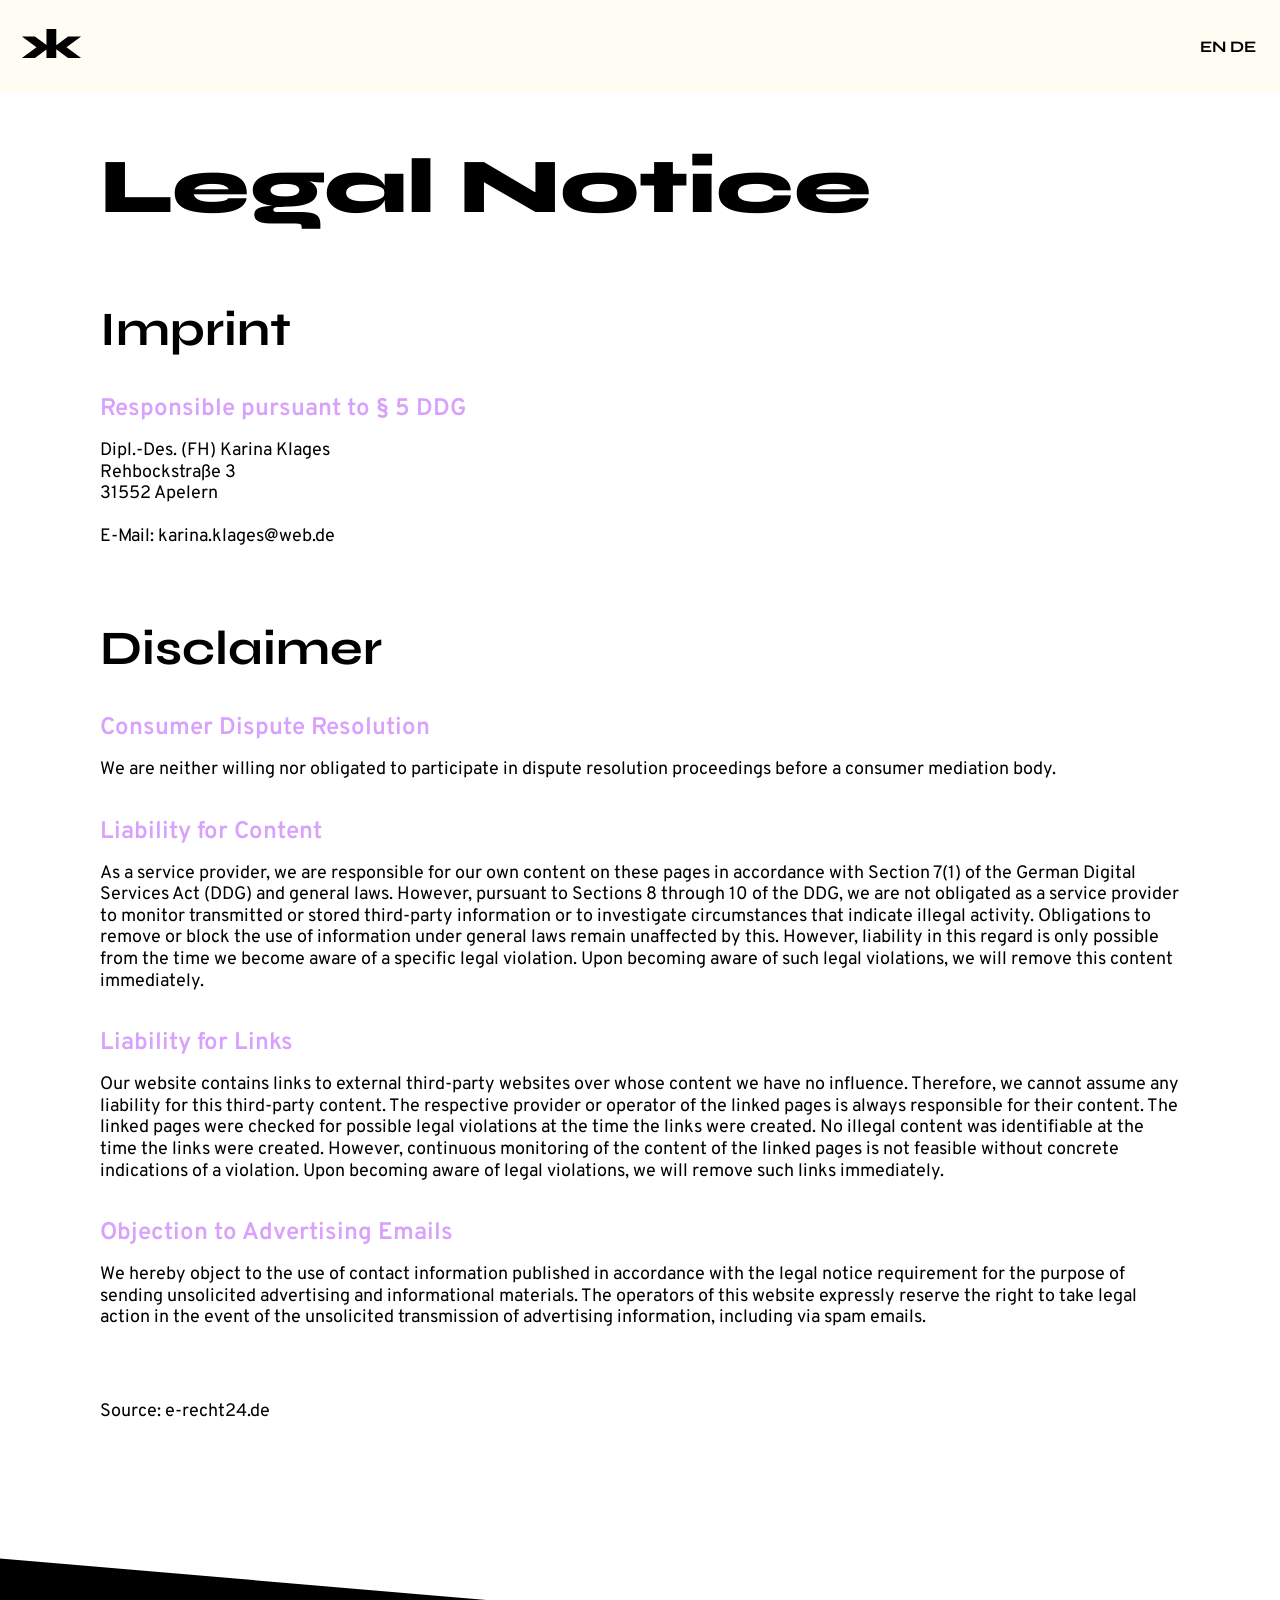
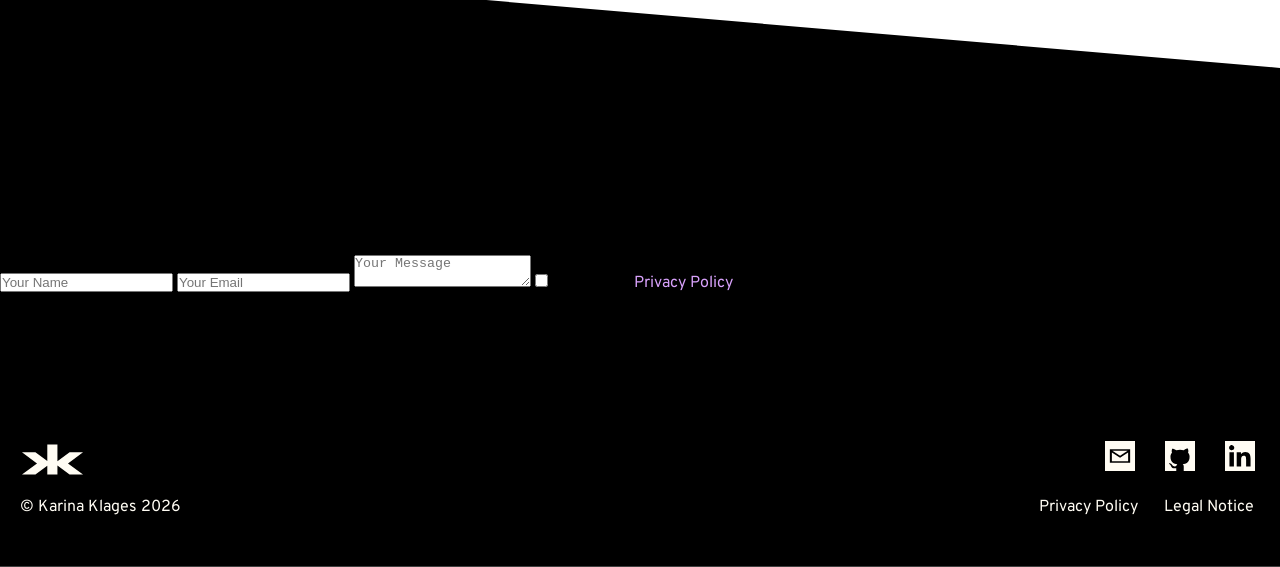
==== legal-notice.html @ b9fd206f "feat: contact form added" ====
<!DOCTYPE html>
<html lang="en">
<head>
    <meta charset="UTF-8">
    <meta name="viewport" content="width=device-width, initial-scale=1.0">
    <link rel="icon" type="image/png" href="./assets/icons/favicon.svg">
    <link rel="stylesheet" href="style.css">
    <link rel="stylesheet" href="./styles/fonts.css">
    <link rel="stylesheet" href="./styles/standard.css">
    <link rel="stylesheet" href="./styles/legal-notice-privacy-policy.css">
    <link rel="stylesheet" href="./styles/footer.css">
    <link rel="stylesheet" href="./styles/mobile.css">
    <title>Legal Notice | Karina Klages</title>
</head>
<body onload="init()" class="background">
    <header>
        <div class="header-container">
            <a href="index.html">
                <img src="./assets/icons/kk-logo.svg" alt="Logo">
            </a>
            <div class="navigation">
                <a href="index.html">EN</a>
                <a href="index.html">DE</a>
                <img src="" alt="">
            </div>
        </div>
    </header>
    <main>
        <div class="text-container">
            <h2>Legal Notice</h2><br>
            <h4>Imprint</h4><br><br>
            <h5>Responsible pursuant to § 5 DDG</h5>
            <p>Dipl.-Des. (FH) Karina Klages<br>
            Rehbockstraße 3<br>
            31552 Apelern<br><br>
            E-Mail: karina.klages@web.de</p><br><br>
            <br><br>

            <h4>Disclaimer</h4><br><br>
            <h5>Consumer Dispute Resolution</h5>
            <p>We are neither willing nor obligated to participate in dispute resolution proceedings before a consumer mediation body.</p><br><br>
            <h5>Liability for Content</h5>
            <p>As a service provider, we are responsible for our own content on these pages in accordance with Section 7(1) of the German Digital Services Act (DDG) and general laws. However, pursuant to Sections 8 through 10 of the DDG, we are not obligated as a service provider to monitor transmitted or stored third-party information or to investigate circumstances that indicate illegal activity. Obligations to remove or block the use of information under general laws remain unaffected by this. However, liability in this regard is only possible from the time we become aware of a specific legal violation. Upon becoming aware of such legal violations, we will remove this content immediately.</p><br><br>
            <h5>Liability for Links</h5>
            <p>Our website contains links to external third-party websites over whose content we have no influence. Therefore, we cannot assume any liability for this third-party content. The respective provider or operator of the linked pages is always responsible for their content. The linked pages were checked for possible legal violations at the time the links were created. No illegal content was identifiable at the time the links were created. However, continuous monitoring of the content of the linked pages is not feasible without concrete indications of a violation. Upon becoming aware of legal violations, we will remove such links immediately.</p><br><br>
            <h5>Objection to Advertising Emails</h5>
            <p>We hereby object to the use of contact information published in accordance with the legal notice requirement for the purpose of sending unsolicited advertising and informational materials. The operators of this website expressly reserve the right to take legal action in the event of the unsolicited transmission of advertising information, including via spam emails.</p><br><br>
            <br><br>
            
            <p>Source: e-recht24.de</p><br><br>
        </div>
    </main>
    <footer id="footer"></footer>

    <script src="./assets/scripts/footer-template.js"></script>
    <script src="./assets/scripts/legal-notice-privacy-policy.js"></script>
</body>
</html>
---- style.css ----
:root {
    --farbe-black: #000000;
    --farbe-white: #ffffff;
    --farbe-cream: #fffcf3;
    --farbe-lilac: #d8a1fb;
    --farbe-green: #2ee187;
    --farbe-red: #e61c4f;
}

body {
    min-height: 100vh;
    display: flex;
    flex-direction: column;
    background-color: var(--farbe-cream);
    /* background-image: radial-gradient(circle, #e7e0cc 2px, transparent 2px);
    background-size: 110px 125px; */
}

.gradient-ball {
    position: fixed;
    width: 1000px;
    height: 1000px;
    border-radius: 50%;
    background: radial-gradient(circle, #d8a1fb 0%, transparent 65%);
    filter: blur(60px);
    opacity: 0.7;
    pointer-events: none;
    z-index: -999;
    transform: translate(-50%, -50%);
    transition: left 1.2s cubic-bezier(0.25, 0.1, 0.25, 1), top 1.2s cubic-bezier(0.25, 0.1, 0.25, 1);
}

h1 {
    font-family: 'Syne';
    font-style: normal;
    font-weight: 800;
    font-size: 128px;
    letter-spacing: -2.5%;
    color: var(--farbe-black);
    text-align: center; 
    line-height: 95%;
}

h2 {
    font-family: 'Syne';
    font-style: normal;
    font-weight: 800;
    font-size: 78px;
    letter-spacing: 1%;
    color: var(--farbe-black);
    margin-top: 80px;
    margin-bottom: 50px;
}

h2:hover {
    color: var(--farbe-lilac);
}

h3 {
    font-family: 'Overpass';
    font-style: normal;
    font-weight: 700;
    font-size: 48px;
    letter-spacing: -2.5%;
    color: var(--farbe-lilac);
}

h4 {
    font-family: 'Syne';
    font-style: normal;
    font-weight: 700;
    font-size: 48px;
    color: var(--farbe-black);
}

h5 {
    font-family: 'Overpass';
    font-style: normal;
    font-weight: 800;
    font-size: 24px;
    letter-spacing: -2.5%;
    color: var(--farbe-lilac);
    margin-bottom: 16px;
}

p {
    font-family: 'Overpass';
    font-style: normal;
    font-weight: 400;
    font-size: 18px;
    line-height: 120%;
    color: var(--farbe-black);
}

button {
    margin-top: 65px;
    font-family: 'Overpass';
    font-style: normal;
    font-weight: 400;
    font-size: 23px;
    color: var(--farbe-black);
    background-color: transparent;
    border: solid 4px var(--farbe-black);
    padding: 16px 55px;
    cursor: pointer;
    transition: padding 0.3s ease, font-weight 0.3s ease;
}

button:hover {
    padding: 16px 70px;
    font-weight: 700;
}

button:active {
    color: var(--farbe-cream);
    background-color: var(--farbe-black);
    border: solid 4px var(--farbe-black);
}

header {
    background-color: var(--farbe-cream);
    position: fixed;
    top: 0;
    left: 0;
    width: 100%;
    z-index: 100;
}

.header-container {
    display: flex;
    flex-direction: row;
    justify-content: space-between;
    align-items: center;
    max-width: 1440px;
    margin: 0 auto;
    padding: 20px;
    height: 92px;
}

header img {
    width: 63px;
}

.navigation a {
    font-family: 'Syne';
    font-style: normal;
    font-weight: 700;
    font-size: 16px;
    color: var(--farbe-black);
    text-decoration: none;
}

.hero-section {
    height: 100vh;
    display: flex;
    justify-content: center;
    flex-direction: column;
    align-items: center;
}

.subhead {
    display: flex;
    align-items: center;
    flex-direction: row;
    gap: 22px;
    margin-top: 22px;
}

.subhead-line {
    border: none;
    border-top: 4px solid var(--farbe-black);
    width: 600px;
    margin: 0;
}

main {
    flex: 1;
}

.section-area {
    width: 100%;
    max-width: 1440px;
    margin: 0 auto;
    display: flex;
    justify-content: center;
    padding: 20px;
}

.section-subhead {
    font-family: 'Overpass';
    font-style: normal;
    font-weight: 400;
    font-size: 22px;
    line-height: 120%;
    color: var(--farbe-black);
    padding-bottom: 48px;
    max-width: 630px;
    text-align: center;
}

.about-me,
.my-skills,
.portfolio,
.references {
    max-width: 1440px;
    display: flex;
    flex-direction: column;
    justify-content: center;
    align-items: center;
}

.scroll-down-left-arrow {
    display: flex;
    justify-content: flex-end;
    max-width: 1440px;
    margin: 0 auto;
}

.scroll-down-right-arrow {
    display: flex;
    justify-content: flex-start;
    max-width: 1440px;
    margin: 0 auto;
}

.scroll-down-left-arrow img,
.scroll-down-right-arrow img {
    transition: transform 0.4s ease;
}

.scroll-down-left-arrow.moved img {
    transform: translate(-50px, 50px);
}

.scroll-down-right-arrow.moved img {
    transform: translate(50px, 50px);
}

.scroll-down-left-arrow:hover img {
    transform: translate(-50px, 50px);
}

.scroll-down-right-arrow:hover img {
    transform: translate(50px, 50px);
}
---- styles/fonts.css ----
/* Heading Font */

/* syne-700 - latin */
@font-face {
  font-display: swap; /* Check https://developer.mozilla.org/en-US/docs/Web/CSS/@font-face/font-display for other options. */
  font-family: 'Syne';
  font-style: normal;
  font-weight: 700;
  src: url('../assets/fonts/syne-v24-latin-700.woff2') format('woff2'); /* Chrome 36+, Opera 23+, Firefox 39+, Safari 12+, iOS 10+ */
}
/* syne-800 - latin */
@font-face {
  font-display: swap; /* Check https://developer.mozilla.org/en-US/docs/Web/CSS/@font-face/font-display for other options. */
  font-family: 'Syne';
  font-style: normal;
  font-weight: 800;
  src: url('../assets/fonts/syne-v24-latin-800.woff2') format('woff2'); /* Chrome 36+, Opera 23+, Firefox 39+, Safari 12+, iOS 10+ */
}

/* Text Font */

/* overpass-300 - latin */
@font-face {
  font-display: swap; /* Check https://developer.mozilla.org/en-US/docs/Web/CSS/@font-face/font-display for other options. */
  font-family: 'Overpass';
  font-style: normal;
  font-weight: 300;
  src: url('../assets/fonts/overpass-v19-latin-300.woff2') format('woff2'); /* Chrome 36+, Opera 23+, Firefox 39+, Safari 12+, iOS 10+ */
}
/* overpass-regular - latin */
@font-face {
  font-display: swap; /* Check https://developer.mozilla.org/en-US/docs/Web/CSS/@font-face/font-display for other options. */
  font-family: 'Overpass';
  font-style: normal;
  font-weight: 400;
  src: url('../assets/fonts/overpass-v19-latin-regular.woff2') format('woff2'); /* Chrome 36+, Opera 23+, Firefox 39+, Safari 12+, iOS 10+ */
}
/* overpass-500 - latin */
@font-face {
  font-display: swap; /* Check https://developer.mozilla.org/en-US/docs/Web/CSS/@font-face/font-display for other options. */
  font-family: 'Overpass';
  font-style: normal;
  font-weight: 500;
  src: url('../assets/fonts/overpass-v19-latin-500.woff2') format('woff2'); /* Chrome 36+, Opera 23+, Firefox 39+, Safari 12+, iOS 10+ */
}
/* overpass-600 - latin */
@font-face {
  font-display: swap; /* Check https://developer.mozilla.org/en-US/docs/Web/CSS/@font-face/font-display for other options. */
  font-family: 'Overpass';
  font-style: normal;
  font-weight: 600;
  src: url('../assets/fonts/overpass-v19-latin-600.woff2') format('woff2'); /* Chrome 36+, Opera 23+, Firefox 39+, Safari 12+, iOS 10+ */
}
---- styles/standard.css ----
* {
  box-sizing: border-box;
  margin: 0;
  padding: 0;
  scroll-behavior: smooth;
}

a {
  font-family: 'Overpass';
  font-style: normal;
  text-decoration: none;
  color: var(--farbe-lilac);
}

a:hover {
  font-family: 'Overpass';
  font-style: normal;
  font-weight: 700;
}

.d-none {
  display: none !important;
}
---- styles/legal-notice-privacy-policy.css ----
.background {
    background-color: var(--farbe-white);
}

.text-container {
    max-width: 1440px;
    margin: 0 auto;
    padding: 60px 100px 100px 100px;
}
---- styles/footer.css ----
footer {
    background-color: var(--farbe-black);
    clip-path: polygon(0 0%, 100% 18%, 100% 100%, 0% 100%);
    padding-top: 30px;
    margin-top: auto;
    padding-bottom: 50px;
}

.footer-container {
    display: flex;
    justify-content: space-between;
    align-items: flex-end;
    max-width: 1440px;
    margin: 0 auto;
}

.social-media-icon {
    display: flex;
    justify-content: flex-end;
    align-items: first baseline;
    gap: 20px;
    padding-right: 20px;
}

.social-media-icon img {
    width: 40px;
}

.social-media-icon img:hover {
    transform: translateY(-15px);
    transition: transform 0.3s ease;
}

.link-area {
    display: flex;
    justify-content: flex-end;
    margin-top: 16px;
    margin-right: 4px;
}

.footer-left img {
    width: 85px;
    padding-left: 20px;
}

.copywrite {
    font-family: 'Overpass';
    font-style: normal;
    font-weight: 400;
    font-size: 16px;
    color: var(--farbe-cream);
    padding-left: 20px;
}

.footer-links {
    position: relative;
    font-family: 'Overpass';
    font-style: normal;
    font-weight: 400;
    font-size: 16px;
    line-height: 120%;
    letter-spacing: 0%;
    color: var(--farbe-cream);
    text-decoration: none;
    padding-right: 20px;
    display: inline-block;
    transition: transform 0.3s ease, font-weight 0.3s ease;
}

.footer-links::before {
    content: attr(data-text);
    display: block;
    font-weight: 600;
    height: 0;
    overflow: hidden;
    visibility: hidden;
    pointer-events: none;
}

.footer-links:visited {
    color: var(--farbe-cream);
}

.footer-links::after {
    content: '';
    position: absolute;
    bottom: -6px;
    left: 33%;
    width: 50%;
    height: 2.5px;
    background-color: var(--farbe-lilac);
    transform: scaleX(0);
    transform-origin: left;
    transition: transform 0.3s ease;
}

.footer-links:hover::after {
    transform: scaleX(1);
}

.footer-links:hover {
    font-weight: 600;
    transform: translateX(6px);
    color: var(--farbe-cream);
}
---- styles/mobile.css ----
@media (max-width: 1620px) {
    .skills-grid {
        display: grid;
        grid-template-columns: repeat(5, 1fr);
    }
}

@media (max-width: 1350px) {
    .about-me-headline {
        display: flex;
        flex-direction: column;
        justify-content: center;
        align-items: center;
    }

    .about-me {
        display: flex;
        flex-direction: column;
        justify-content: center;
        align-items: center;
    }

    .about-left,
    .about-right {
        width: 90%;
    }

    .about-right {
        display: flex;
        justify-content: center;
    }
}

@media (max-width: 1220px) {
    h2 {
        font-size: 55px;
    }

    .skills-grid {
        display: grid;
        grid-template-columns: repeat(4, 1fr);
    }

    .skills-outline::before {
        background: linear-gradient(
            to right,
            var(--farbe-black) calc(50% - 220px),
            transparent calc(50% - 220px),
            transparent calc(50% + 220px),
            var(--farbe-black) calc(50% + 220px)
        );
        pointer-events: none;
    }
}

@media (max-width: 1055px) {
    .skills-grid {
        display: grid;
        grid-template-columns: repeat(3, 1fr);
    }

    .skills-outline h2 {
        padding: 0;
    }

    .skills-grid {
        gap: 30px 60px;
    }

    .references-area {
        display: flex;
        flex-direction: column;
        justify-content: center;
        align-items: center;
    }
}

@media (max-width: 810px) {
    h2 {
        font-size: 36px;
    }

    h4 {
        font-size: 38px;
    }

    .about-left,
    .about-right {
        width: 100%;
    }

    .skills-outline::before {
        background: linear-gradient(
            to right,
            var(--farbe-black) calc(50% - 145px),
            transparent calc(50% - 145px),
            transparent calc(50% + 145px),
            var(--farbe-black) calc(50% + 145px)
        );
        pointer-events: none;
    }

    .skills-grid {
        gap: 20px 30px;
    }

    .skills-information p {
        text-align: center;
    }

    .text-container {
        max-width: 1440px;
        margin: 0 auto;
        padding: 60px 20px 20px 20px;
    }
}

@media (max-width: 700px) {

}

@media (max-width: 410px) {
    h2 {
        font-size: 28px;
    }

    h4 {
        font-size: 30px;
    }

    h5 {
        font-size: 22px;
    }
}
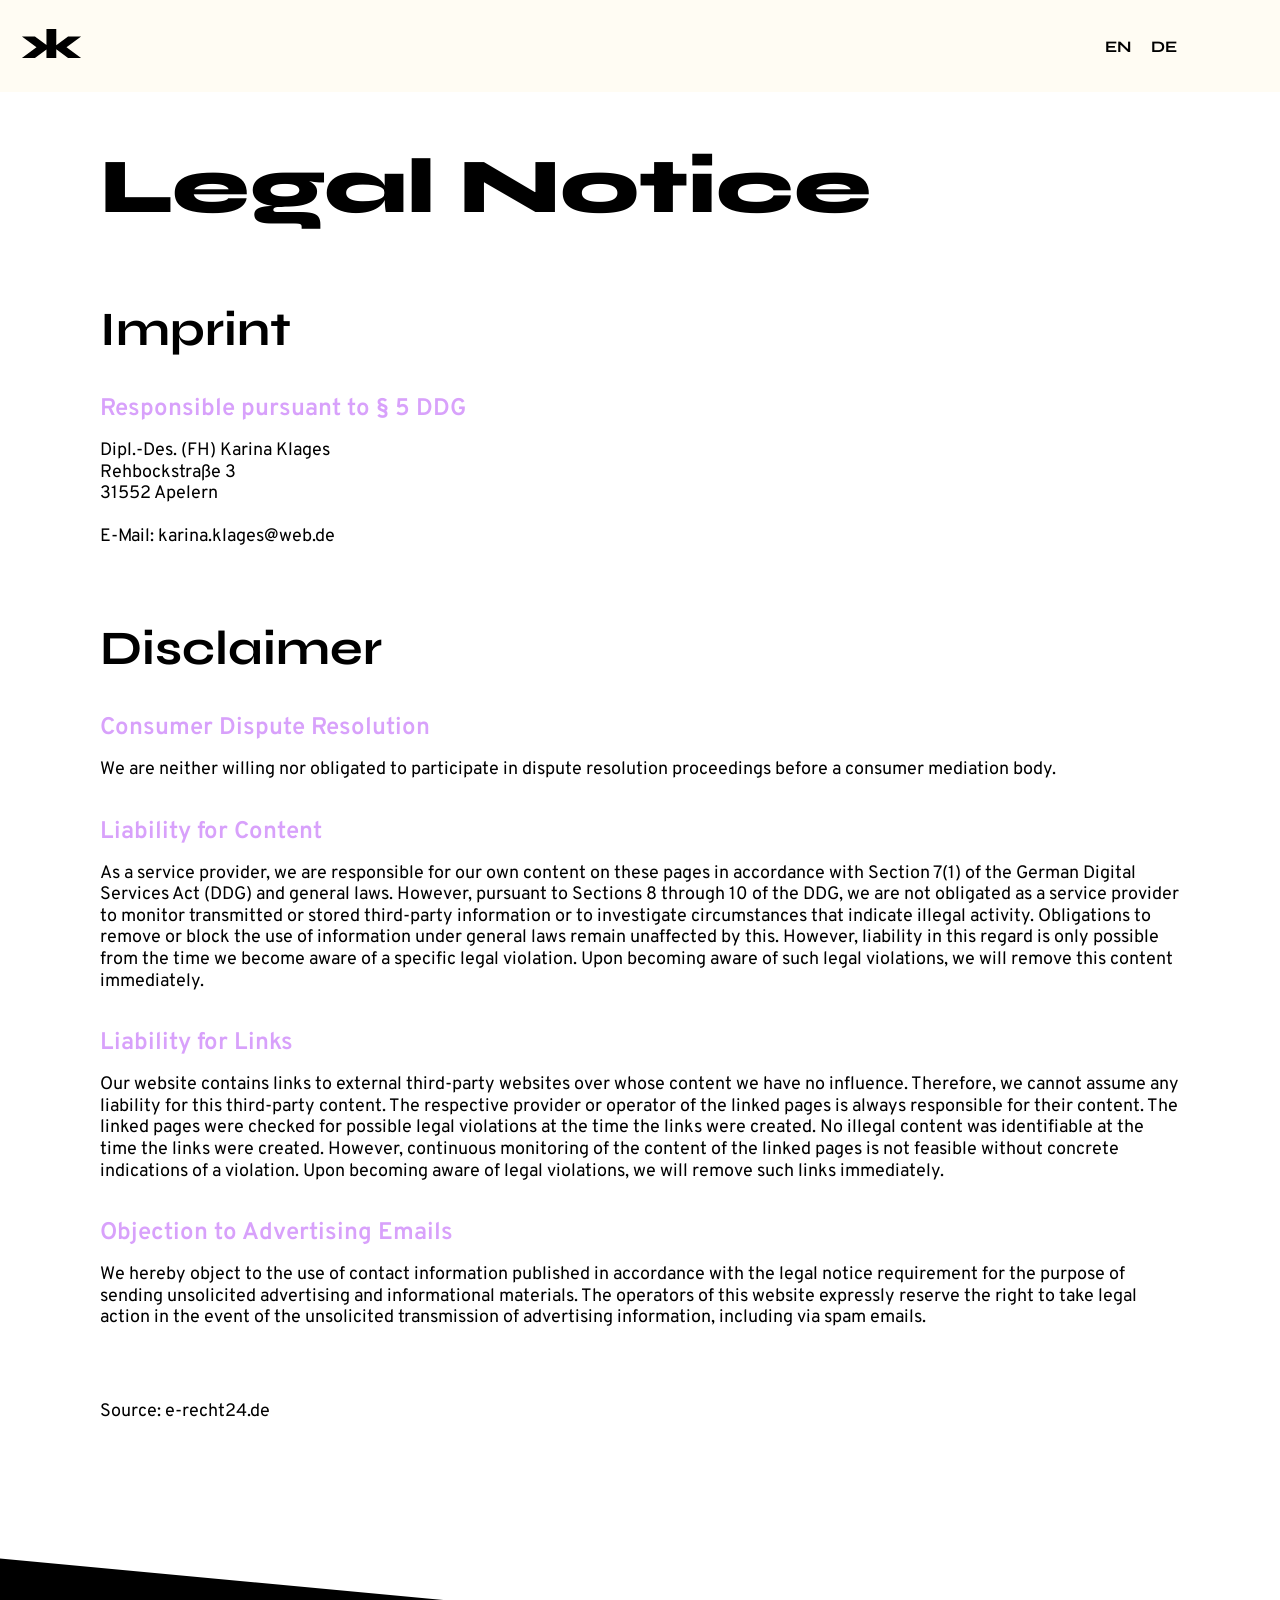
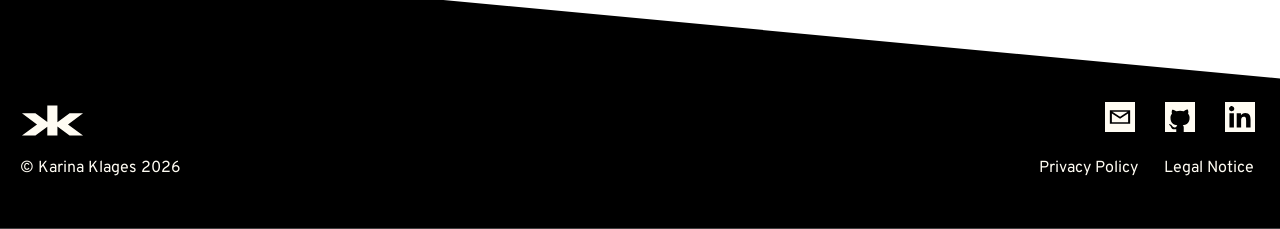
==== commit 12a0c8b7: "feat: menu toggle icons and animation function added" ====
--- a/legal-notice.html
+++ b/legal-notice.html
@@ -7,6 +7,7 @@
     <link rel="stylesheet" href="style.css">
     <link rel="stylesheet" href="./styles/fonts.css">
     <link rel="stylesheet" href="./styles/standard.css">
+    <link rel="stylesheet" href="./styles/header-menu.css">
     <link rel="stylesheet" href="./styles/legal-notice-privacy-policy.css">
     <link rel="stylesheet" href="./styles/footer.css">
     <link rel="stylesheet" href="./styles/mobile.css">
--- a/style.css
+++ b/style.css
@@ -117,39 +117,6 @@
     border: solid 4px var(--farbe-black);
 }
 
-header {
-    background-color: var(--farbe-cream);
-    position: fixed;
-    top: 0;
-    left: 0;
-    width: 100%;
-    z-index: 100;
-}
-
-.header-container {
-    display: flex;
-    flex-direction: row;
-    justify-content: space-between;
-    align-items: center;
-    max-width: 1440px;
-    margin: 0 auto;
-    padding: 20px;
-    height: 92px;
-}
-
-header img {
-    width: 63px;
-}
-
-.navigation a {
-    font-family: 'Syne';
-    font-style: normal;
-    font-weight: 700;
-    font-size: 16px;
-    color: var(--farbe-black);
-    text-decoration: none;
-}
-
 .hero-section {
     height: 100vh;
     display: flex;
--- a/styles/header-menu.css
+++ b/styles/header-menu.css
@@ -0,0 +1,65 @@
+header {
+    background-color: var(--farbe-cream);
+    position: fixed;
+    top: 0;
+    left: 0;
+    width: 100%;
+    z-index: 100;
+}
+
+.header-container {
+    display: flex;
+    flex-direction: row;
+    justify-content: space-between;
+    align-items: center;
+    max-width: 1440px;
+    margin: 0 auto;
+    padding: 20px;
+    height: 92px;
+}
+
+header img {
+    width: 63px;
+}
+
+.navigation {
+    display: flex;
+    flex-direction: row;
+    gap: 20px;
+    align-items: center;
+}
+
+.navigation a {
+    font-family: 'Syne';
+    font-style: normal;
+    font-weight: 700;
+    font-size: 16px;
+    color: var(--farbe-black);
+    text-decoration: none;
+}
+
+label {
+    margin-left: 30px;
+    cursor: pointer;
+}
+
+.burger-icon img {
+    width: 100%;
+    height: 100%;
+    object-fit: contain;
+}
+
+.burger-icon {
+    width: 34px;
+    height: 34px;
+    position: relative;
+}
+
+.frame {
+  position: absolute;
+  inset: 0;
+  opacity: 0;
+  transition: opacity 0.2s;
+}
+
+.f1 { opacity: 1; }
--- a/styles/footer.css
+++ b/styles/footer.css
@@ -1,6 +1,6 @@
 footer {
     background-color: var(--farbe-black);
-    clip-path: polygon(0 0%, 100% 18%, 100% 100%, 0% 100%);
+    clip-path: polygon(0 0px, 100% 120px, 100% 100%, 0% 100%);
     padding-top: 30px;
     margin-top: auto;
     padding-bottom: 50px;
@@ -41,6 +41,11 @@
 .footer-left img {
     width: 85px;
     padding-left: 20px;
+}
+
+.footer-left,
+.footer-right {
+    margin-top: 100px;
 }
 
 .copywrite {
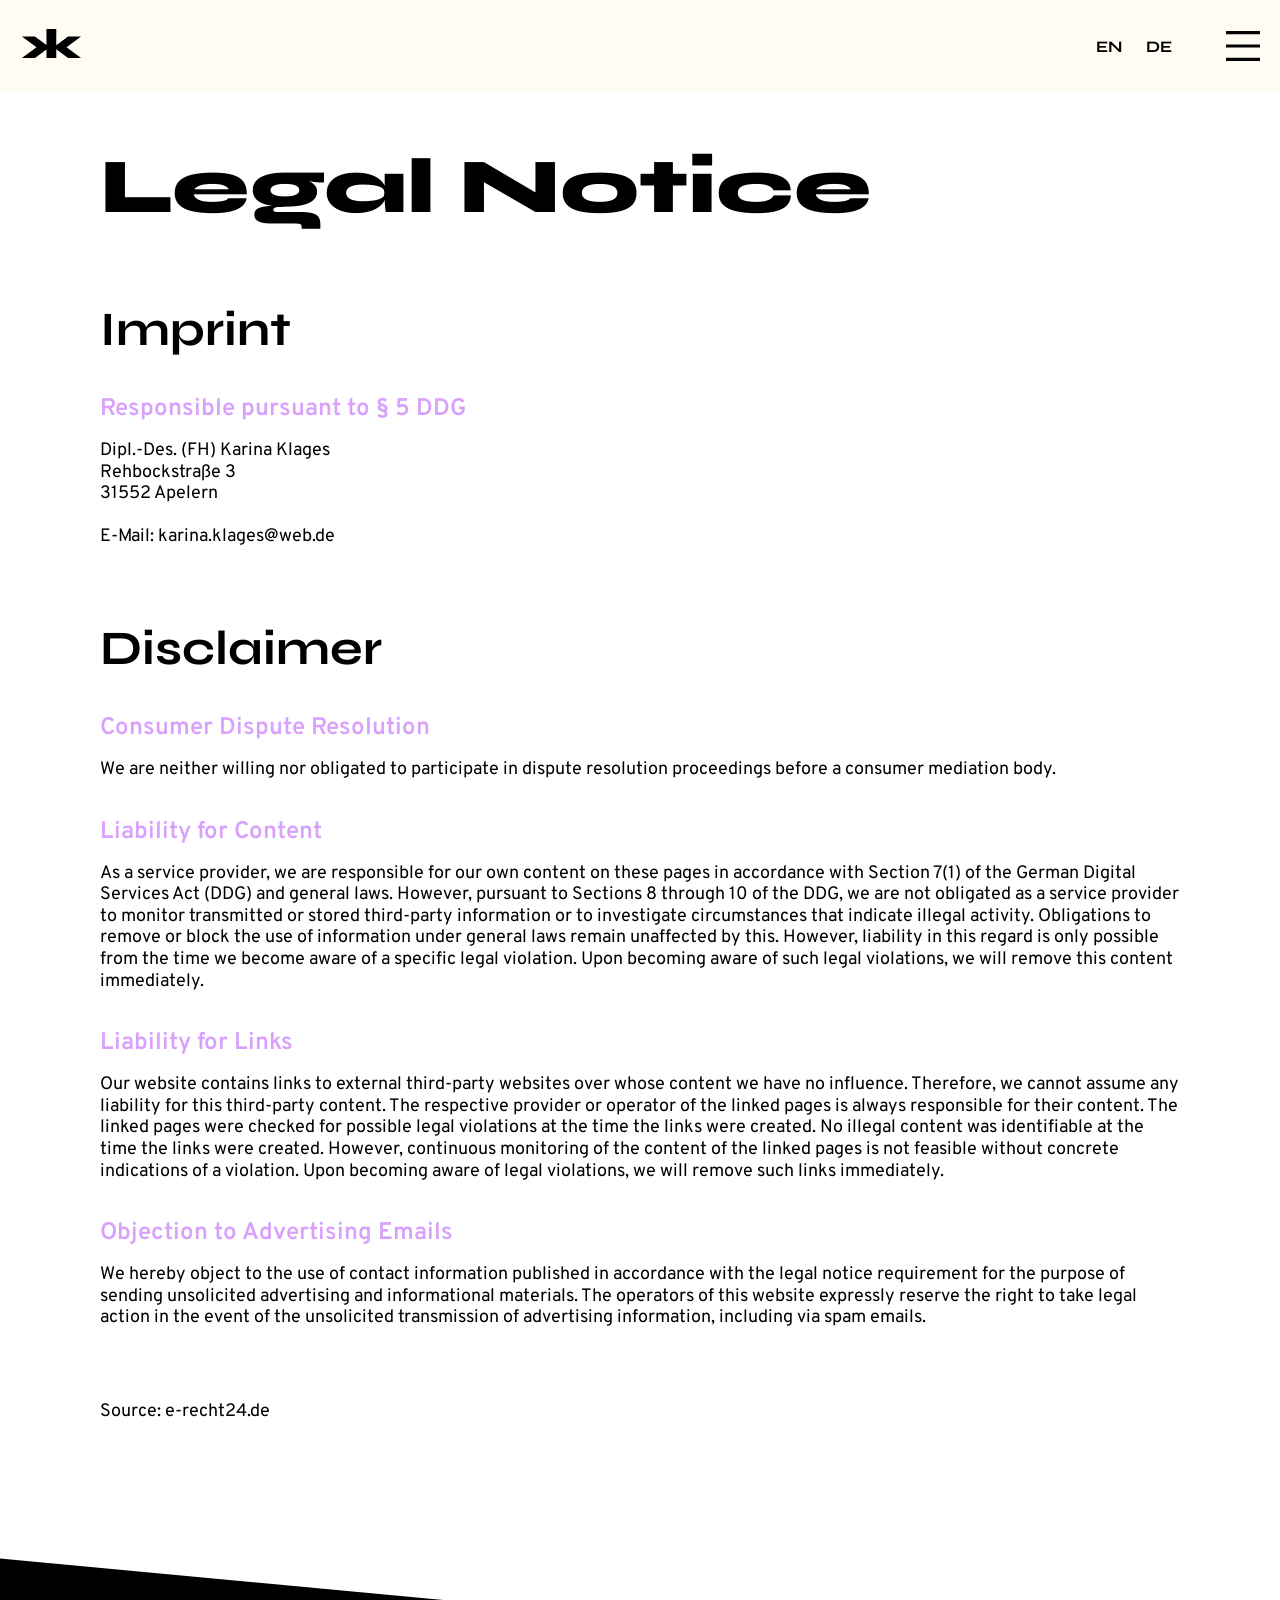
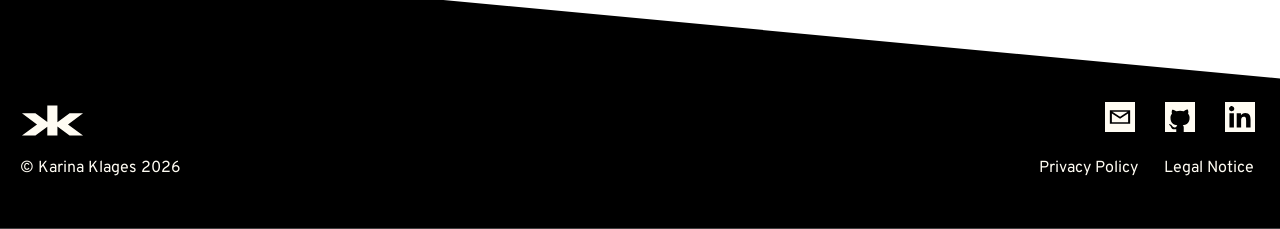
==== commit 4da0bc67: "fest: header template for all sites implemented" ====
--- a/legal-notice.html
+++ b/legal-notice.html
@@ -14,18 +14,7 @@
     <title>Legal Notice | Karina Klages</title>
 </head>
 <body onload="init()" class="background">
-    <header>
-        <div class="header-container">
-            <a href="index.html">
-                <img src="./assets/icons/kk-logo.svg" alt="Logo">
-            </a>
-            <div class="navigation">
-                <a href="index.html">EN</a>
-                <a href="index.html">DE</a>
-                <img src="" alt="">
-            </div>
-        </div>
-    </header>
+    <header id="main-header"></header>
     <main>
         <div class="text-container">
             <h2>Legal Notice</h2><br>
@@ -53,6 +42,8 @@
     </main>
     <footer id="footer"></footer>
 
+    <script src="./assets/scripts/header-template.js"></script>
+    <script src="./assets/scripts/header-render.js"></script>
     <script src="./assets/scripts/footer-template.js"></script>
     <script src="./assets/scripts/legal-notice-privacy-policy.js"></script>
 </body>
--- a/style.css
+++ b/style.css
@@ -104,6 +104,7 @@
     padding: 16px 55px;
     cursor: pointer;
     transition: padding 0.3s ease, font-weight 0.3s ease;
+    text-align: center;
 }
 
 button:hover {
--- a/styles/header-menu.css
+++ b/styles/header-menu.css
@@ -25,17 +25,55 @@
 .navigation {
     display: flex;
     flex-direction: row;
-    gap: 20px;
+    gap: 24px;
     align-items: center;
 }
 
-.navigation a {
+.navigation button {
+    all: unset;
     font-family: 'Syne';
     font-style: normal;
     font-weight: 700;
     font-size: 16px;
     color: var(--farbe-black);
     text-decoration: none;
+    position: relative;
+    display: inline-block;
+    cursor: pointer;
+    background: none;
+    border: none;
+    padding: 0;
+    margin: 0;
+    color: inherit;
+}
+
+.navigation button::after {
+    content: '';
+    position: absolute;
+    bottom: -6px;
+    right: 0;
+    width: 60%;
+    height: 2px;
+    background-color: var(--farbe-black);
+    transform: scaleX(0);
+    transform-origin: right;
+    transition: transform 0.3s ease;
+    z-index: 0 !important;
+}
+
+.navigation button:hover::after {
+    transform: scaleX(1);
+}
+
+.navigation button.active,
+.navigation focus.active {
+    outline: 2.5px solid var(--farbe-lilac);
+    outline-offset: 4px;
+    z-index: 999 !important;
+}
+
+.navigation button.active::after {
+    transform: scaleX(0);
 }
 
 label {
@@ -62,4 +100,82 @@
   transition: opacity 0.2s;
 }
 
-.f1 { opacity: 1; }+.f1 { opacity: 1; }
+
+.width {
+    max-width: 1440px;
+    margin: 0 auto;
+}
+
+.toggle-menu {
+    height: calc(100vh - 92px);
+    display: flex;
+    flex-direction: column;
+    justify-content: space-between;
+}
+
+.toggle-footer {
+    clip-path: polygon(0 0px, 100% 120px, 100% 100%, 0% 100%) !important;
+    background-color: var(--farbe-black) !important;
+    min-height: 200px !important;
+    display: block !important;
+    width: 100% !important;
+    padding-top: 30px;
+}
+
+.footer-direction {
+    display: flex;
+    flex-direction: row;
+    align-items: flex-end;
+    justify-content: space-between;
+    max-width: 1440px;
+    margin: 0 auto;
+    padding: 0 20px;
+    background-color: transparent;
+}
+
+.toggle-menu-left {
+    padding-left: 0px;
+}
+
+.toggle-menu-right {
+    padding-right: 0px;
+    margin-right: -20px;
+}
+
+.open-menu {
+    flex: 1;                          
+    display: flex;
+    flex-direction: column;
+    align-items: center;
+    justify-content: center;
+    gap: 75px;
+}
+
+.open-menu a {
+    font-family: 'Syne';
+    font-style: normal;
+    font-weight: 700;
+    font-size: 96px;
+    line-height: 100%;
+    letter-spacing: -2.5%;
+    color: var(--farbe-schwarz);
+}
+
+.toggle-footer-heading {
+    font-family: 'Syne';
+    font-style: normal;
+    font-weight: 800;
+    font-size: 78px;
+    letter-spacing: 1%;
+    color: var(--farbe-cream);
+}
+
+.footer-link-text {
+    font-family: 'Overpass';
+    font-size: 23px;
+    font-weight: 300;
+    color: var(--farbe-cream);
+    line-height: 120%;
+    margin-top: -30px;
+}
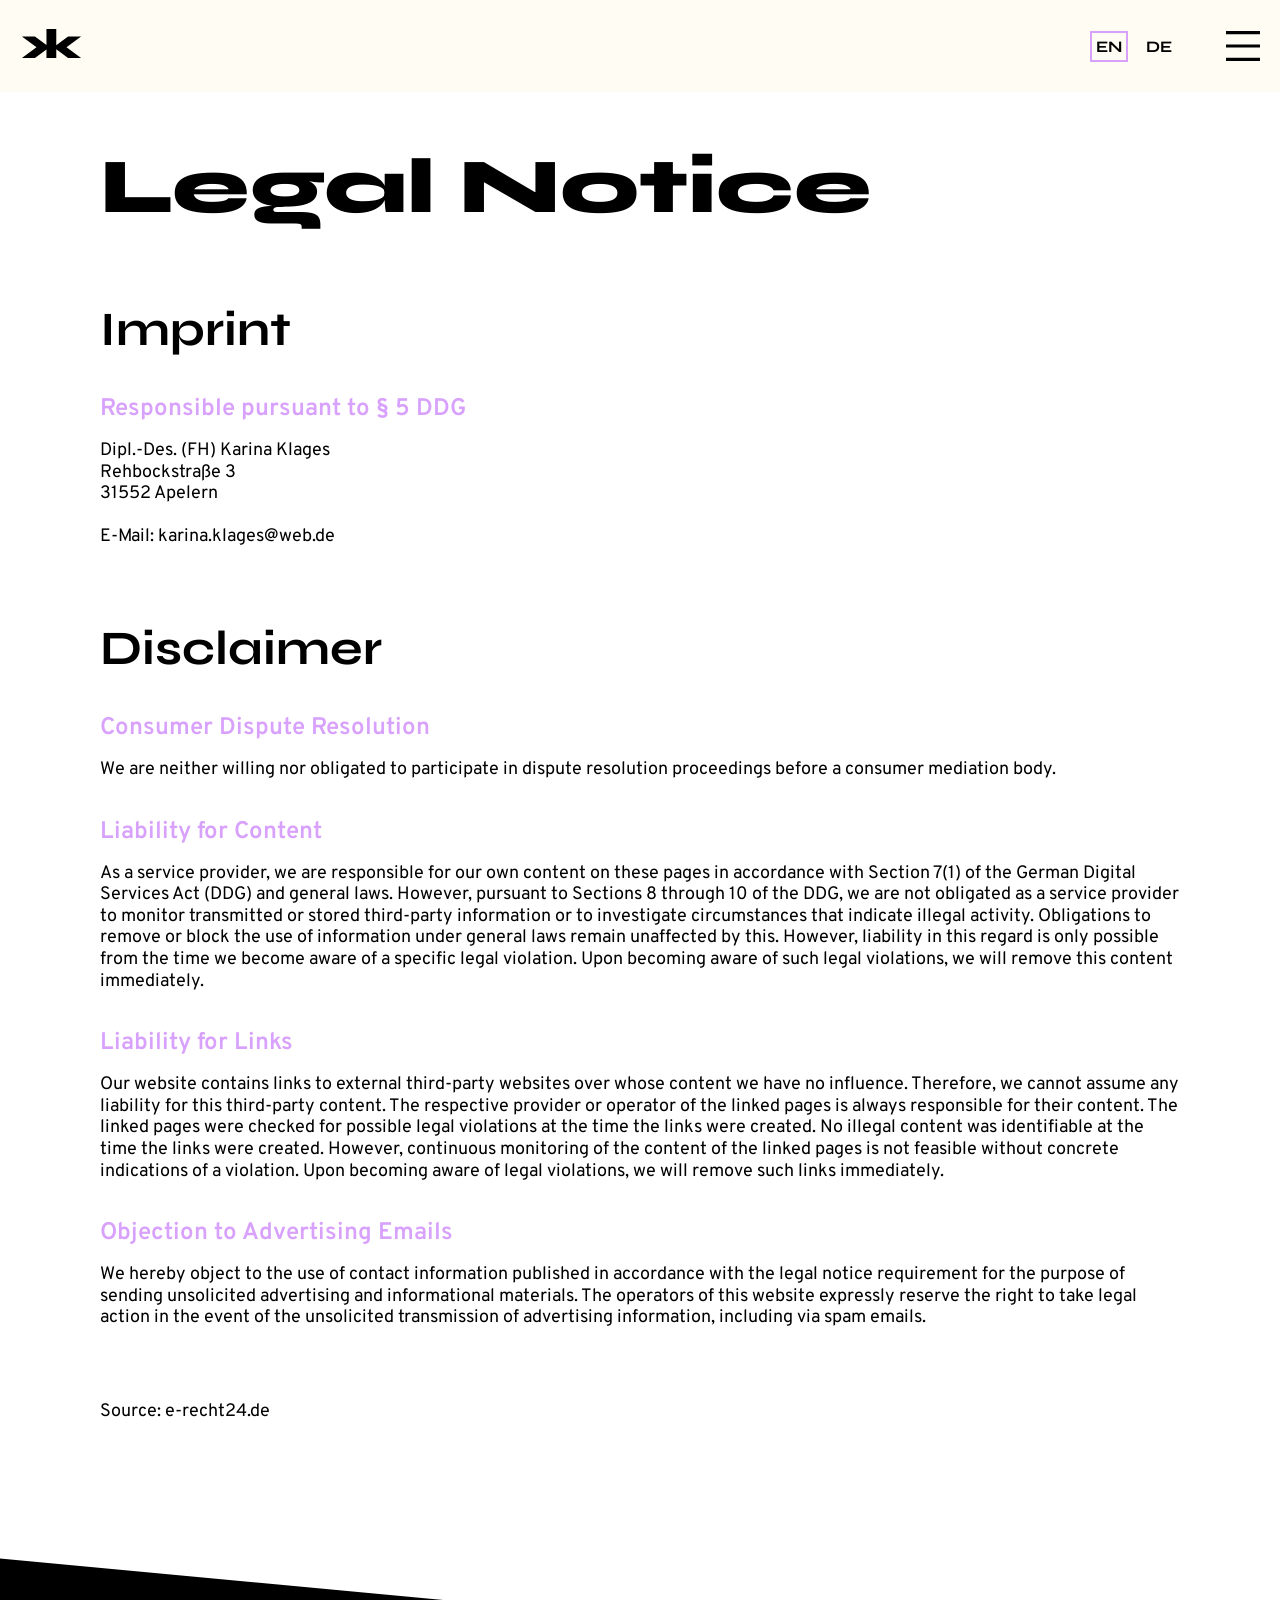
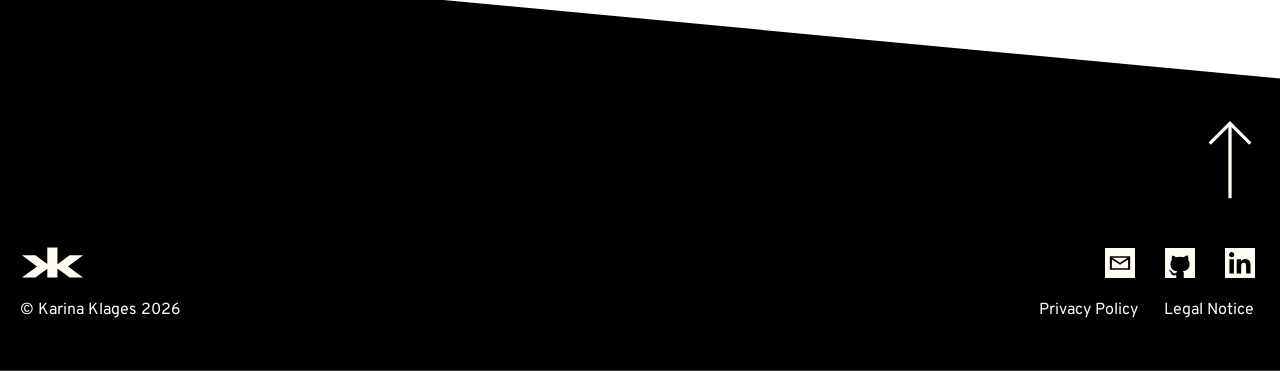
==== commit bc1030d9: "fix: code corrections to render header and footer" ====
--- a/legal-notice.html
+++ b/legal-notice.html
@@ -43,8 +43,10 @@
     <footer id="footer"></footer>
 
     <script src="./assets/scripts/header-template.js"></script>
-    <script src="./assets/scripts/header-render.js"></script>
     <script src="./assets/scripts/footer-template.js"></script>
+    <script src="./assets/scripts/translations.js"></script>
+    <script src="./assets/scripts/i18n.js"></script>
+    <script src="./assets/scripts/header.js"></script>
     <script src="./assets/scripts/legal-notice-privacy-policy.js"></script>
 </body>
 </html>
--- a/style.css
+++ b/style.css
@@ -118,6 +118,8 @@
     border: solid 4px var(--farbe-black);
 }
 
+/* Hero Section  */
+
 .hero-section {
     height: 100vh;
     display: flex;
@@ -141,6 +143,67 @@
     margin: 0;
 }
 
+.hero-email {
+    position: absolute;
+    left: calc((100vw - 1380px) / 2);
+    bottom: 10%;
+    writing-mode: vertical-rl;
+    transform: rotate(180deg);
+    font-family: 'Overpass';
+    font-weight: 300;
+    font-size: 19px;
+    color: var(--farbe-black);
+    text-decoration: none;
+}
+
+.hero-email:hover {
+    font-family: 'Overpass';
+    font-weight: 300;
+    font-size: 19px;
+    text-decoration: none;
+}
+
+/* Scroll Down Indicator */
+
+.scroll-indicator {
+    position: absolute;
+    right: calc((100vw - 1380px) / 2);
+    bottom: 9%;
+    display: flex;
+    flex-direction: column;
+    align-items: center;
+    gap: 2.75rem;
+}
+
+.scroll-arrow {
+    width: 100px;
+    height: 85px;
+    animation: scrollBounce 2s ease-in-out infinite;
+}
+
+.scroll-arrow img {
+    width: 100%;
+    height: 100%;
+}
+
+.scroll-text {
+    font-family: 'Overpass';
+    font-weight: 300;
+    font-size: 19px;
+    text-align: center;
+}
+
+@keyframes scrollBounce {
+    0%, 100% {
+        transform: translateY(0);
+    }
+    50% {
+        transform: translateY(30px);
+    }
+}
+
+/* Sections  */
+
 main {
     flex: 1;
 }
--- a/styles/header-menu.css
+++ b/styles/header-menu.css
@@ -178,4 +178,45 @@
     color: var(--farbe-cream);
     line-height: 120%;
     margin-top: -30px;
+}
+
+.open-nav-link {
+  position: relative;
+  display: inline-block;
+  font-size: 48px;
+  font-weight: 700;
+  text-decoration: none;
+  color: var(--farbe-black);
+  padding: 20px 30px;
+}
+
+.open-nav-link::before {
+  content: "";
+  position: absolute;
+  bottom: 0;
+  left: 0;
+  width: 40px;
+  height: 40px;
+  border-left: 4px solid var(--farbe-black);
+  border-bottom: 4px solid var(--farbe-black);
+}
+
+.open-nav-link::after {
+  content: "";
+  position: absolute;
+  bottom: 0;
+  left: 0;
+  height: 4px;
+  width: 0%;
+  background: var(--farbe-black);
+  transition: width 0.4s ease;
+}
+
+.open-nav-link:hover::after {
+  width: 75%;
+}
+
+.open-nav-link:active {
+  outline: 4px solid var(--farbe-black);
+  outline-offset: -4px;
 }
--- a/styles/legal-notice-privacy-policy.css
+++ b/styles/legal-notice-privacy-policy.css
@@ -6,4 +6,5 @@
     max-width: 1440px;
     margin: 0 auto;
     padding: 60px 100px 100px 100px;
+    overflow-x: hidden;
 }
--- a/styles/footer.css
+++ b/styles/footer.css
@@ -34,7 +34,7 @@
 .link-area {
     display: flex;
     justify-content: flex-end;
-    margin-top: 16px;
+    margin-top: -8px;
     margin-right: 4px;
 }
 
@@ -90,8 +90,8 @@
     content: '';
     position: absolute;
     bottom: -6px;
-    left: 33%;
-    width: 50%;
+    right: 20px;
+    width: 45%;
     height: 2.5px;
     background-color: var(--farbe-lilac);
     transform: scaleX(0);
@@ -107,4 +107,52 @@
     font-weight: 600;
     transform: translateX(6px);
     color: var(--farbe-cream);
+}
+
+/* Footer Scroll-Up Arrow */
+
+.footer-right {
+    position: relative;
+    display: flex;
+    flex-direction: column;
+    align-items: flex-end;
+    gap: 20px;
+}
+
+.scroll-up-arrow {
+    width: 100px;
+    height: 85px;
+    margin-top: 30px;
+    margin-bottom: 20px;
+    animation: scrollBounceUp 2s ease-in-out infinite;
+}
+
+.scroll-up-arrow a {
+    display: block;
+    width: 100%;
+    height: 100%;
+}
+
+.scroll-up-arrow img {
+    width: 100%;
+    height: 100%;
+    display: block;
+}
+
+@keyframes scrollBounceUp {
+    0%, 100% {
+        transform: translateY(0);
+    }
+    50% {
+        transform: translateY(-30px);
+    }
+}
+
+@keyframes scrollBounce {
+    0%, 100% {
+        transform: translateY(0);
+    }
+    50% {
+        transform: translateY(30px);
+    }
 }
--- a/styles/mobile.css
+++ b/styles/mobile.css
@@ -1,11 +1,70 @@
 @media (max-width: 1620px) {
+    /* Skills Section */
     .skills-grid {
         display: grid;
         grid-template-columns: repeat(5, 1fr);
     }
 }
 
+@media (max-width: 1420px) {
+    /* Hero Section */
+    .hero-section {
+        --hero-font-size: clamp(2rem, 8vw, 10rem);
+        position: relative;
+        padding-left: 30px;   /* Mindestabstand zum Rand */
+        padding-right: 30px;  /* Mindestabstand zum Rand */
+    }
+
+    .hero-section h1 {
+        font-size: var(--hero-font-size);
+        white-space: nowrap;
+    }
+
+    .hero-section .subhead {
+        font-size: calc(var(--hero-font-size) * 0.2);
+    }
+
+    .hero-section hr {
+        width: calc(var(--hero-font-size) * 3.9);
+        height: calc(var(--hero-font-size) * 0.05);
+        margin: calc(var(--hero-font-size) * 0.2) auto;
+    }
+
+    .hero-email {
+        position: absolute;
+        left: 30px;
+        bottom: 10%;
+        font-size: clamp(16px, calc(var(--hero-font-size) * 0.15), 20px);
+    }
+
+    .hero-email:hover {
+        font-size: clamp(16px, calc(var(--hero-font-size) * 0.15), 20px);
+    }
+
+    .scroll-indicator {
+        position: absolute;
+        right: 10px;
+        bottom: 9%;
+        gap: clamp(20px, calc(var(--hero-font-size) * 0.34), 100px);
+    }
+
+    .scroll-text {
+        font-size: clamp(16px, calc(var(--hero-font-size) * 0.15), 20px);
+        text-align: center;
+    }
+
+    @keyframes scrollBounce {
+        0%, 100% {
+            transform: translateY(0);
+        }
+        50% {
+            transform: translateY(calc(var(--hero-font-size) * 0.23));
+        }
+    }
+}
+
 @media (max-width: 1350px) {
+    /* About Section */
     .about-me-headline {
         display: flex;
         flex-direction: column;
@@ -29,6 +88,28 @@
         display: flex;
         justify-content: center;
     }
+
+    /* Portfolio Section */
+    .project-wrapper-even {
+        display: flex;
+        flex-direction: column;
+        justify-content: center;
+        align-items: center;
+        gap: 24px;
+    }
+
+    .project-wrapper-odd {
+        display: flex;
+        flex-direction: column-reverse;
+        justify-content: center;
+        align-items: center;
+        gap: 24px;
+    }
+
+    .project-details-container {
+        margin-bottom: 20px;
+        width: 655px; 
+    }
 }
 
 @media (max-width: 1220px) {
@@ -36,6 +117,43 @@
         font-size: 55px;
     }
 
+    /* Toggle Menu */
+    .open-menu {
+        gap: 35px;
+    }
+
+    .open-nav-link {
+        font-size: 65px !important;
+        padding: 10px 25px !important;
+    }
+
+    .open-nav-link::before {
+        width: 25px;
+        height: 25px;
+        border-left: 4px solid var(--farbe-black);
+        border-bottom: 4px solid var(--farbe-black);
+    }
+
+    .toggle-footer-heading {
+        font-size: 56px; 
+    }
+
+    /* Hero Section */
+    .subhead h3 {
+        font-size: 36px;
+    }
+
+    .hero-section .subhead {
+        font-size: calc(var(--hero-font-size) * 0.1);
+    }
+
+    .hero-section hr {
+        width: calc(var(--hero-font-size) * 3.4);
+        height: calc(var(--hero-font-size) * 0.05);
+        margin: calc(var(--hero-font-size) * 0.2) auto;
+    }
+
+    /* Skills Section */
     .skills-grid {
         display: grid;
         grid-template-columns: repeat(4, 1fr);
@@ -54,6 +172,7 @@
 }
 
 @media (max-width: 1055px) {
+    /* Skills Section */
     .skills-grid {
         display: grid;
         grid-template-columns: repeat(3, 1fr);
@@ -67,6 +186,7 @@
         gap: 30px 60px;
     }
 
+    /* References Section */
     .references-area {
         display: flex;
         flex-direction: column;
@@ -84,9 +204,34 @@
         font-size: 38px;
     }
 
+    /* Hero Section */
+    .subhead {
+        margin-top: 14px;
+    }
+
+    .subhead h3 {
+        font-size: 28px;
+    }
+
+    .hero-section .subhead {
+        font-size: calc(var(--hero-font-size) * 0.1);
+    }
+
+    .hero-section hr {
+        width: calc(var(--hero-font-size) * 2.9);
+        height: calc(var(--hero-font-size) * 0.05);
+        margin: calc(var(--hero-font-size) * 0.2) auto;
+    }
+
+    /* About Section */
     .about-left,
     .about-right {
         width: 100%;
+    }
+
+    /* Skills Section */
+    .skills-outline {
+        padding: 80px 60px;
     }
 
     .skills-outline::before {
@@ -101,13 +246,23 @@
     }
 
     .skills-grid {
-        gap: 20px 30px;
+        margin-top: 35px;
+        gap: 30px 22px;
     }
 
     .skills-information p {
         text-align: center;
     }
 
+    .skills-card img {
+        width: 43px;
+    }
+
+    .skills-card span {
+        font-size: 14px;
+    }
+
+    /* Legal Notice & Privacy Policy */
     .text-container {
         max-width: 1440px;
         margin: 0 auto;
@@ -116,12 +271,91 @@
 }
 
 @media (max-width: 700px) {
-
-}
-
-@media (max-width: 410px) {
+    .scroll-down-right-arrow img {
+        width: 40% !important;
+        height: auto;
+    }
+
+    .scroll-down-left-arrow img {
+        width: 40% !important;
+        height: auto; 
+        margin-top: -16px;
+    }
+
+    /* Skills Section */
+    .skills-information p {
+        font-size: 16px;
+    }
+
+    /* References and Portfolio Section */
+    .section-subhead {
+        font-size: 20px;
+    }
+
+    /* Toggle Menu */
+    .open-menu {
+        gap: 30px;
+    }
+
+    .open-nav-link {
+        font-size: 40px !important;
+        padding: 10px 20px !important;
+    }
+
+    .open-nav-link::before {
+        width: 15px;
+        height: 15px;
+        border-left: 4px solid var(--farbe-black);
+        border-bottom: 4px solid var(--farbe-black);
+    }
+
+    .footer-direction {
+        flex-direction: column;
+        align-items: flex-start !important;
+        justify-content: space-between;
+    }
+
+    .toggle-menu-left {
+        display: flex;
+        flex-direction: column;
+        align-items: flex-start !important;
+    }
+
+    .toggle-menu-right {
+        margin-top: 30px;
+        margin-bottom: -10px;
+        align-self: flex-end;
+    }
+
+    .toggle-footer-heading {
+        font-size: 40px;
+    }
+
+    .footer-link-text {
+        font-size: 18px;
+    }
+}
+
+@media (max-width: 570px) {
+    /* Hero Section */
+    .subhead h3 {
+        font-size: 20px;
+    }
+
+    .subhead {
+        margin-top: 10px;
+    }
+
+    .hero-section hr {
+        width: calc(var(--hero-font-size) * 2.5);
+        height: calc(var(--hero-font-size) * 0.05);
+        margin: calc(var(--hero-font-size) * 0.1) auto;
+    }
+}
+
+@media (max-width: 500px) {
     h2 {
-        font-size: 28px;
+        font-size: 30px;
     }
 
     h4 {
@@ -131,4 +365,115 @@
     h5 {
         font-size: 22px;
     }
+
+    /* Header Menu */
+    .burger-menu {
+        margin-left: 10px;
+    }
+
+    /* Skills Section */
+    .skills-outline {
+        padding: 60px 30px;
+    }
+
+    .skills-outline::before {
+        background: linear-gradient(
+            to right,
+            var(--farbe-black) calc(50% - 120px),
+            transparent calc(50% - 120px),
+            transparent calc(50% + 120px),
+            var(--farbe-black) calc(50% + 120px)
+        );
+        pointer-events: none;
+    }
+
+    /* Reference Section  */
+    .reference-name {
+        white-space: nowrap;
+    }
+
+    .references-container {
+        padding: 35px 20px;
+    }
+
+    .references-container:hover {
+        padding: 35px 20px;
+    }
+
+    /* Contact Form */
+    .contact-heading {
+        font-size: 45px;
+    }
+
+    .contact-subtitle {
+        font-size: 30px;
+    }
+
+    .form-submit {
+        margin-top: 24px;
+        padding: 16px 45px;
+        white-space: nowrap;
+    }
+
+    /* Footer */
+    .scroll-up-arrow {
+        display: none;
+    }
+
+    .footer-container {
+        display: flex;
+        flex-direction: column;
+        align-items: center;
+    }
+
+    .footer-left {
+        margin-top: 50px;
+        margin-bottom: -80px;
+    }
+
+    .footer-left img {
+        padding-left: 0;
+        width: 65px;
+    }
+
+    .footer-left a {
+        justify-content: center;
+    }
+
+    .footer-left p {
+        display: none;
+    }
+
+    .footer-right {
+        display: flex;
+        flex-direction: column;
+        align-items: center;
+        width: 100%;
+    }
+
+    .footer-right .copywrite.d-none {
+        display: block !important;
+        padding-left: 0;
+    }
+
+    .social-media-icon {
+        justify-content: center;
+        padding-right: 18px;
+        margin: 0;
+    }
+
+    .link-area {
+        justify-content: center;
+        margin-top: 0px;
+        margin-right: 0;
+        gap: 20px;
+    }
+
+    .footer-links {
+        padding-right: 0;
+    }
+
+    .footer-links::after {
+        left: 49%;
+    }
 }
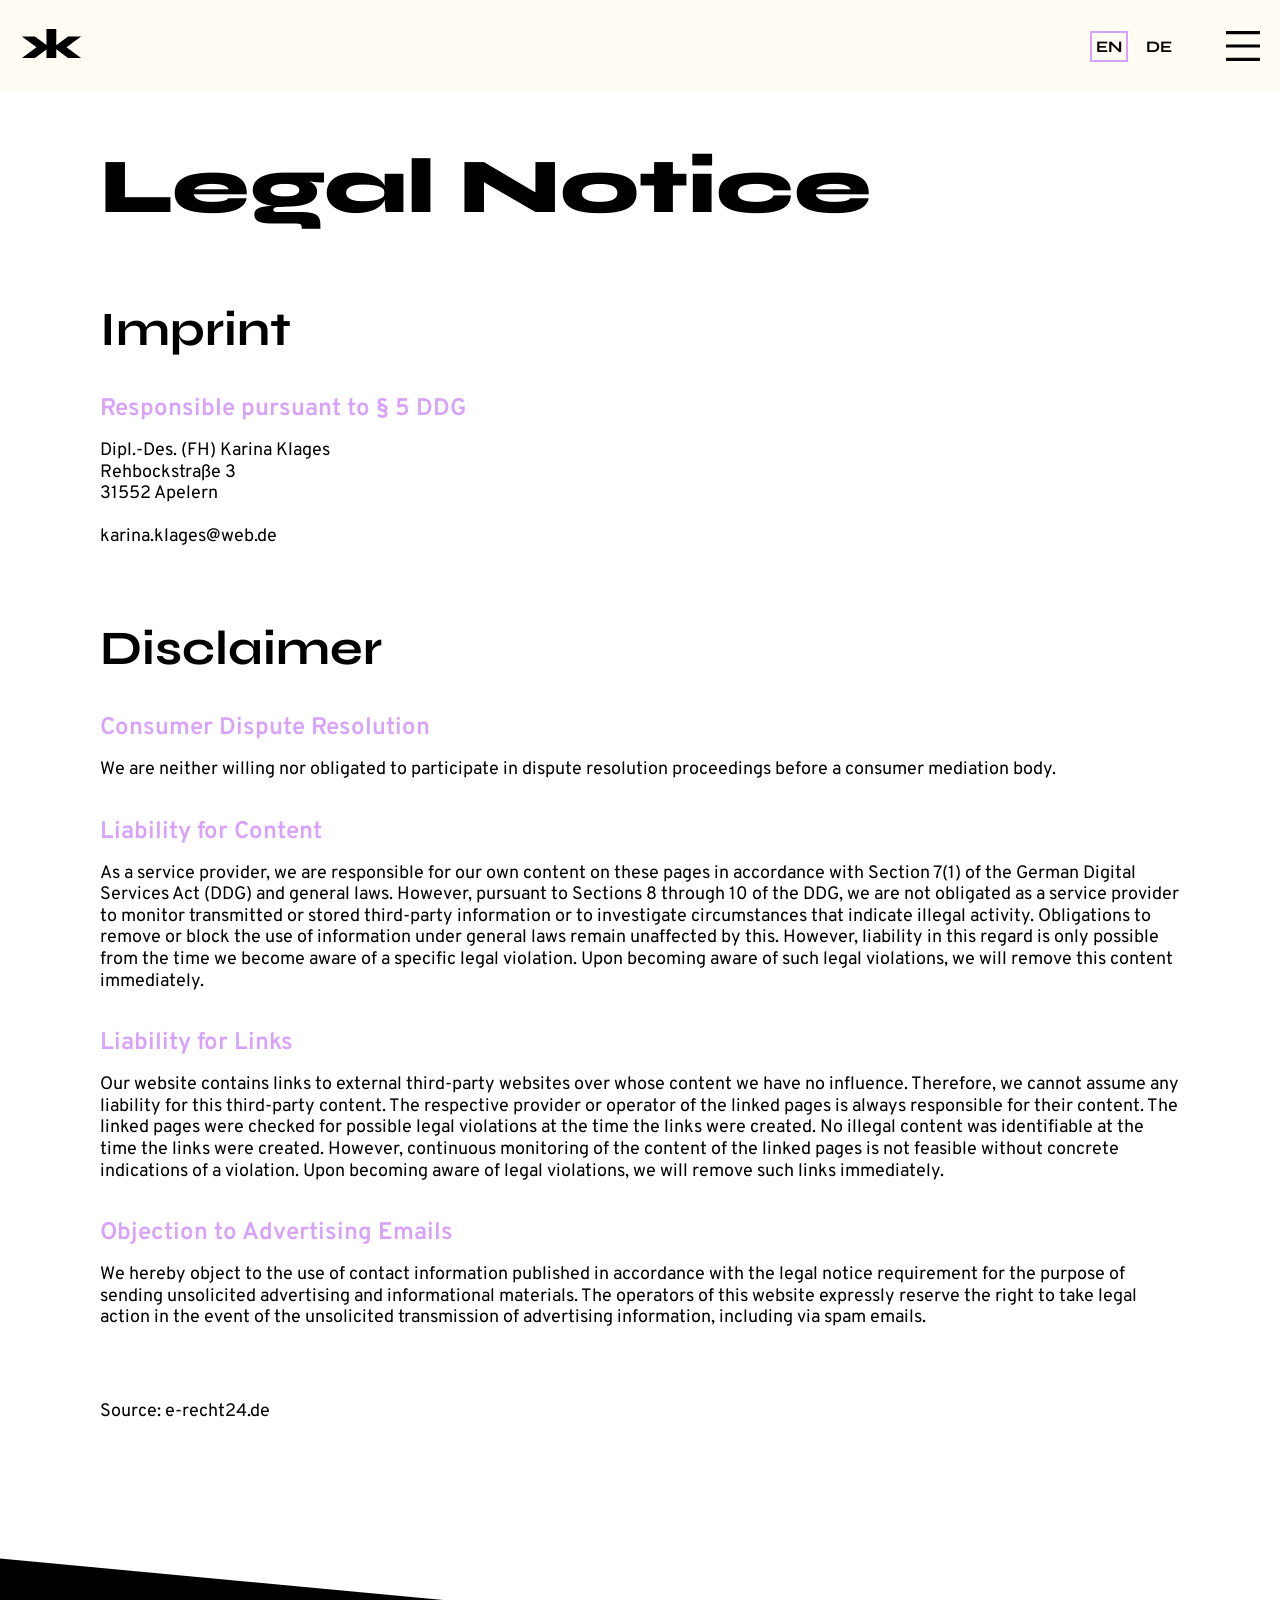
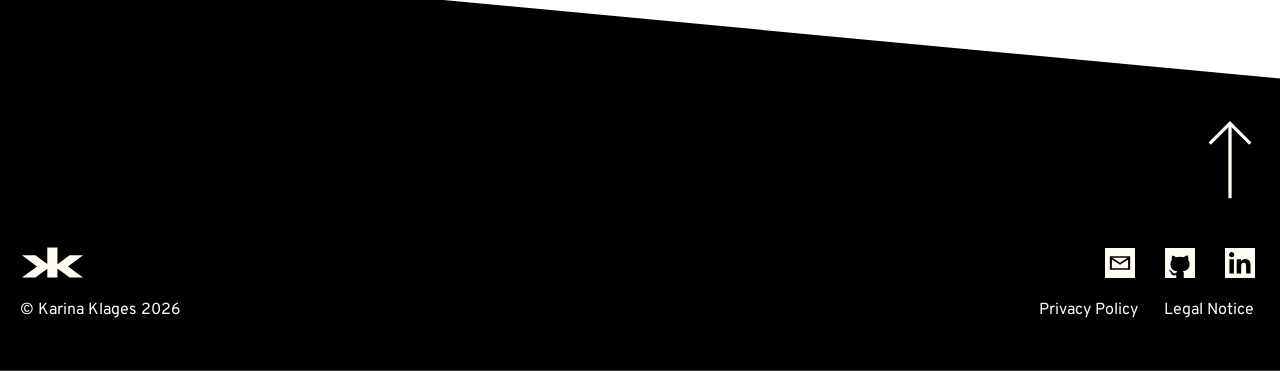
==== commit fcf56b86: "feat: translations and mobile adjustments added" ====
--- a/legal-notice.html
+++ b/legal-notice.html
@@ -18,26 +18,29 @@
     <main>
         <div class="text-container">
             <h2>Legal Notice</h2><br>
-            <h4>Imprint</h4><br><br>
-            <h5>Responsible pursuant to § 5 DDG</h5>
+            <h4 data-i18n="legal_imprint">Imprint</h4><br><br>
+            <h5 data-i18n="legal_responsible">Responsible pursuant to § 5 DDG</h5>
             <p>Dipl.-Des. (FH) Karina Klages<br>
             Rehbockstraße 3<br>
             31552 Apelern<br><br>
-            E-Mail: karina.klages@web.de</p><br><br>
+            karina.klages@web.de</p><br><br>
             <br><br>
 
-            <h4>Disclaimer</h4><br><br>
-            <h5>Consumer Dispute Resolution</h5>
-            <p>We are neither willing nor obligated to participate in dispute resolution proceedings before a consumer mediation body.</p><br><br>
-            <h5>Liability for Content</h5>
-            <p>As a service provider, we are responsible for our own content on these pages in accordance with Section 7(1) of the German Digital Services Act (DDG) and general laws. However, pursuant to Sections 8 through 10 of the DDG, we are not obligated as a service provider to monitor transmitted or stored third-party information or to investigate circumstances that indicate illegal activity. Obligations to remove or block the use of information under general laws remain unaffected by this. However, liability in this regard is only possible from the time we become aware of a specific legal violation. Upon becoming aware of such legal violations, we will remove this content immediately.</p><br><br>
-            <h5>Liability for Links</h5>
-            <p>Our website contains links to external third-party websites over whose content we have no influence. Therefore, we cannot assume any liability for this third-party content. The respective provider or operator of the linked pages is always responsible for their content. The linked pages were checked for possible legal violations at the time the links were created. No illegal content was identifiable at the time the links were created. However, continuous monitoring of the content of the linked pages is not feasible without concrete indications of a violation. Upon becoming aware of legal violations, we will remove such links immediately.</p><br><br>
-            <h5>Objection to Advertising Emails</h5>
-            <p>We hereby object to the use of contact information published in accordance with the legal notice requirement for the purpose of sending unsolicited advertising and informational materials. The operators of this website expressly reserve the right to take legal action in the event of the unsolicited transmission of advertising information, including via spam emails.</p><br><br>
+            <h4 data-i18n="legal_disclaimer_title">Disclaimer</h4><br><br>
+            <h5 data-i18n="legal_consumer_title">Consumer Dispute Resolution</h5>
+            <p data-i18n="legal_consumer_text">We are neither willing nor obligated to participate in dispute resolution proceedings before a consumer mediation body.</p><br><br>
+           
+            <h5 data-i18n="legal_content_title">Liability for Content</h5>
+            <p data-i18n="legal_content_text">As a service provider, we are responsible for our own content on these pages in accordance with Section 7(1) of the German Digital Services Act (DDG) and general laws. However, pursuant to Sections 8 through 10 of the DDG, we are not obligated as a service provider to monitor transmitted or stored third-party information or to investigate circumstances that indicate illegal activity. Obligations to remove or block the use of information under general laws remain unaffected by this. However, liability in this regard is only possible from the time we become aware of a specific legal violation. Upon becoming aware of such legal violations, we will remove this content immediately.</p><br><br>
+           
+            <h5 data-i18n="legal_links_title">Liability for Links</h5>
+            <p data-i18n="legal_links_text">Our website contains links to external third-party websites over whose content we have no influence. Therefore, we cannot assume any liability for this third-party content. The respective provider or operator of the linked pages is always responsible for their content. The linked pages were checked for possible legal violations at the time the links were created. No illegal content was identifiable at the time the links were created. However, continuous monitoring of the content of the linked pages is not feasible without concrete indications of a violation. Upon becoming aware of legal violations, we will remove such links immediately.</p><br><br>
+            
+            <h5 data-i18n="legal_ads_title">Objection to Advertising Emails</h5>
+            <p data-i18n="legal_ads_text">We hereby object to the use of contact information published in accordance with the legal notice requirement for the purpose of sending unsolicited advertising and informational materials. The operators of this website expressly reserve the right to take legal action in the event of the unsolicited transmission of advertising information, including via spam emails.</p><br><br>
             <br><br>
             
-            <p>Source: e-recht24.de</p><br><br>
+            <p data-i18n="legal_source">Source: e-recht24.de</p><br><br>
         </div>
     </main>
     <footer id="footer"></footer>
--- a/styles/mobile.css
+++ b/styles/mobile.css
@@ -250,6 +250,12 @@
         gap: 30px 22px;
     }
 
+    .skills-information {
+        display: flex;
+        justify-content: center;
+        flex-direction: column;
+    }
+
     .skills-information p {
         text-align: center;
     }
@@ -290,6 +296,11 @@
     /* References and Portfolio Section */
     .section-subhead {
         font-size: 20px;
+    }
+
+    /* References  */
+    .references h2 {
+        margin-top: 0px;
     }
 
     /* Toggle Menu */
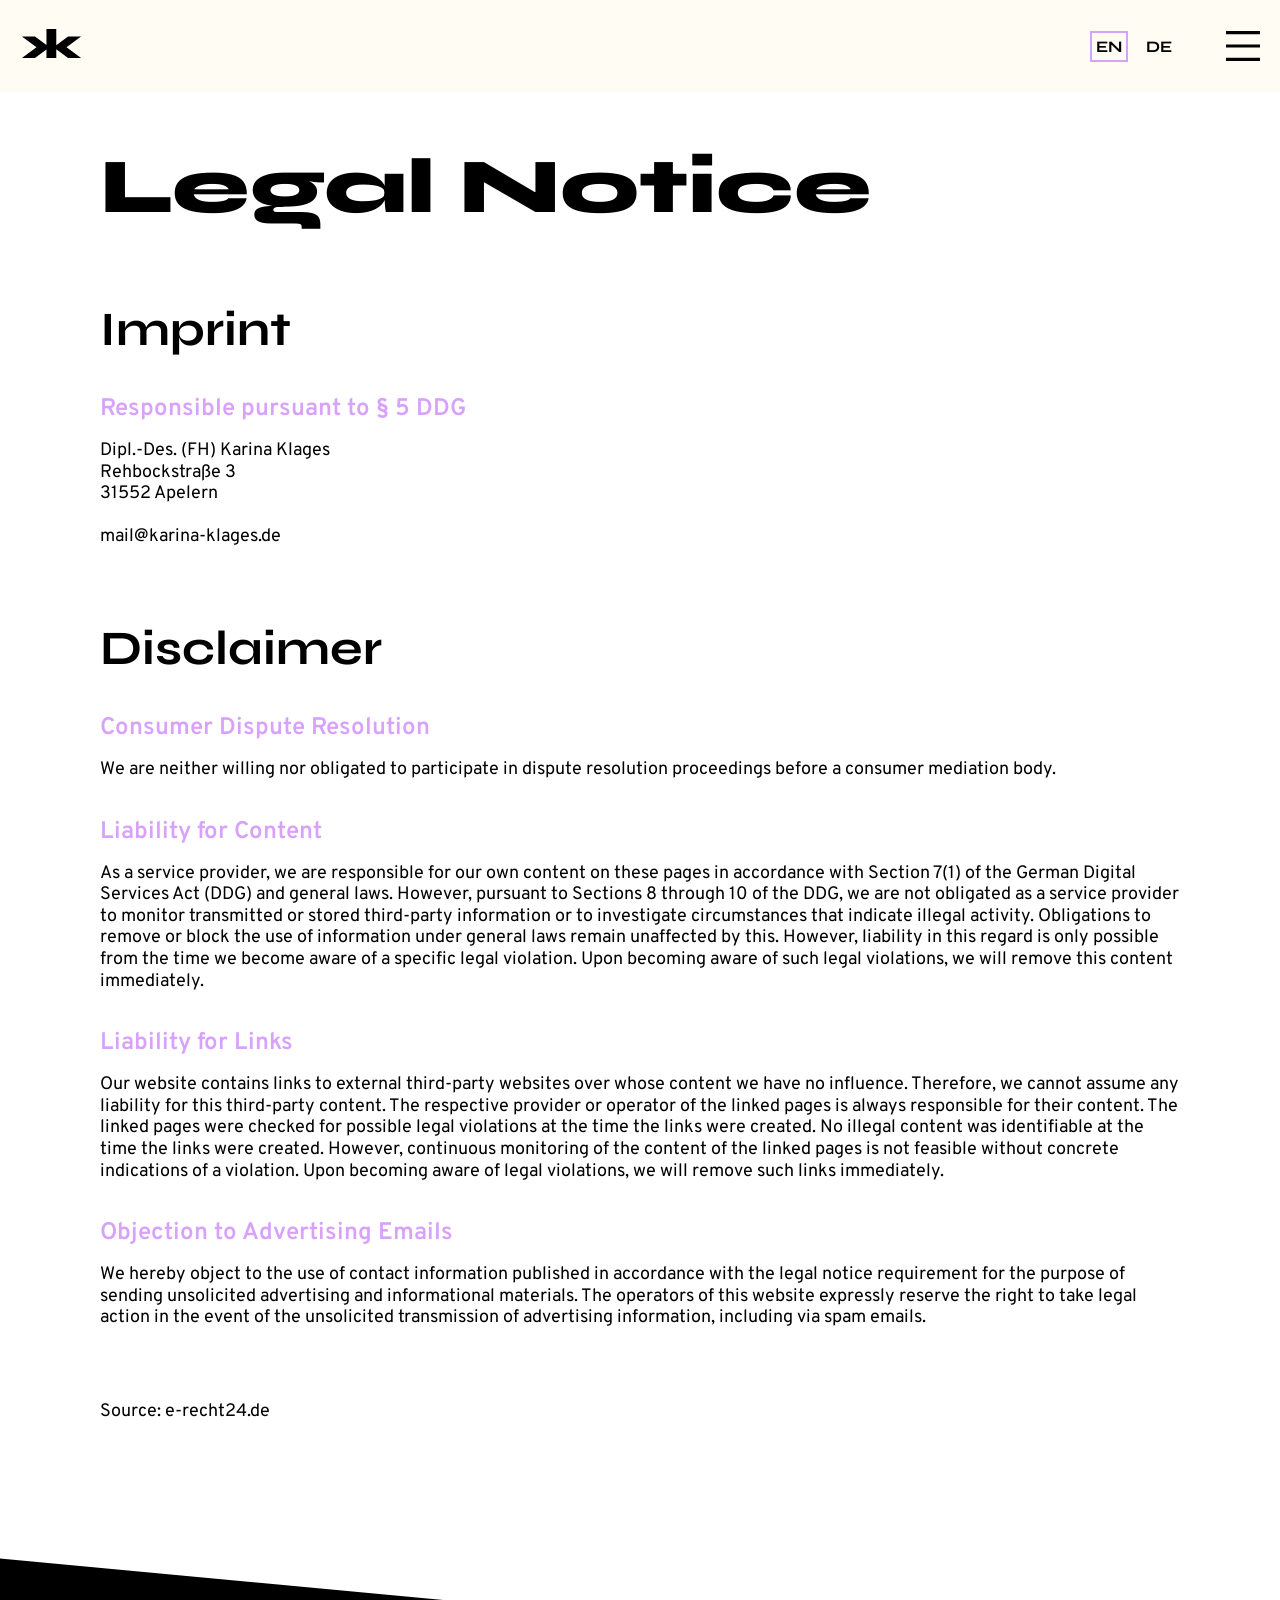
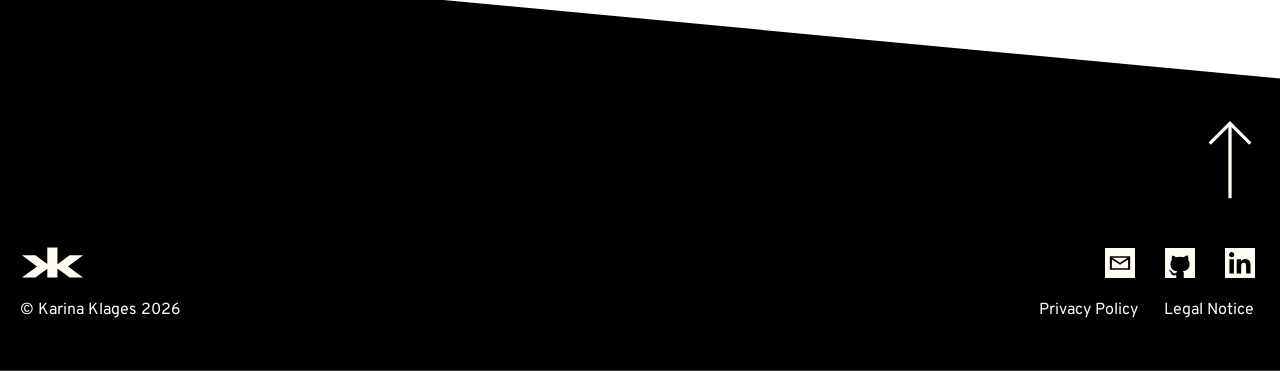
==== commit ac6eb8a3: "feat: text updates" ====
--- a/legal-notice.html
+++ b/legal-notice.html
@@ -23,7 +23,7 @@
             <p>Dipl.-Des. (FH) Karina Klages<br>
             Rehbockstraße 3<br>
             31552 Apelern<br><br>
-            karina.klages@web.de</p><br><br>
+            mail@karina-klages.de</p><br><br>
             <br><br>
 
             <h4 data-i18n="legal_disclaimer_title">Disclaimer</h4><br><br>
--- a/styles/mobile.css
+++ b/styles/mobile.css
@@ -11,8 +11,8 @@
     .hero-section {
         --hero-font-size: clamp(2rem, 8vw, 10rem);
         position: relative;
-        padding-left: 30px;   /* Mindestabstand zum Rand */
-        padding-right: 30px;  /* Mindestabstand zum Rand */
+        padding-left: 30px;
+        padding-right: 30px;
     }
 
     .hero-section h1 {
